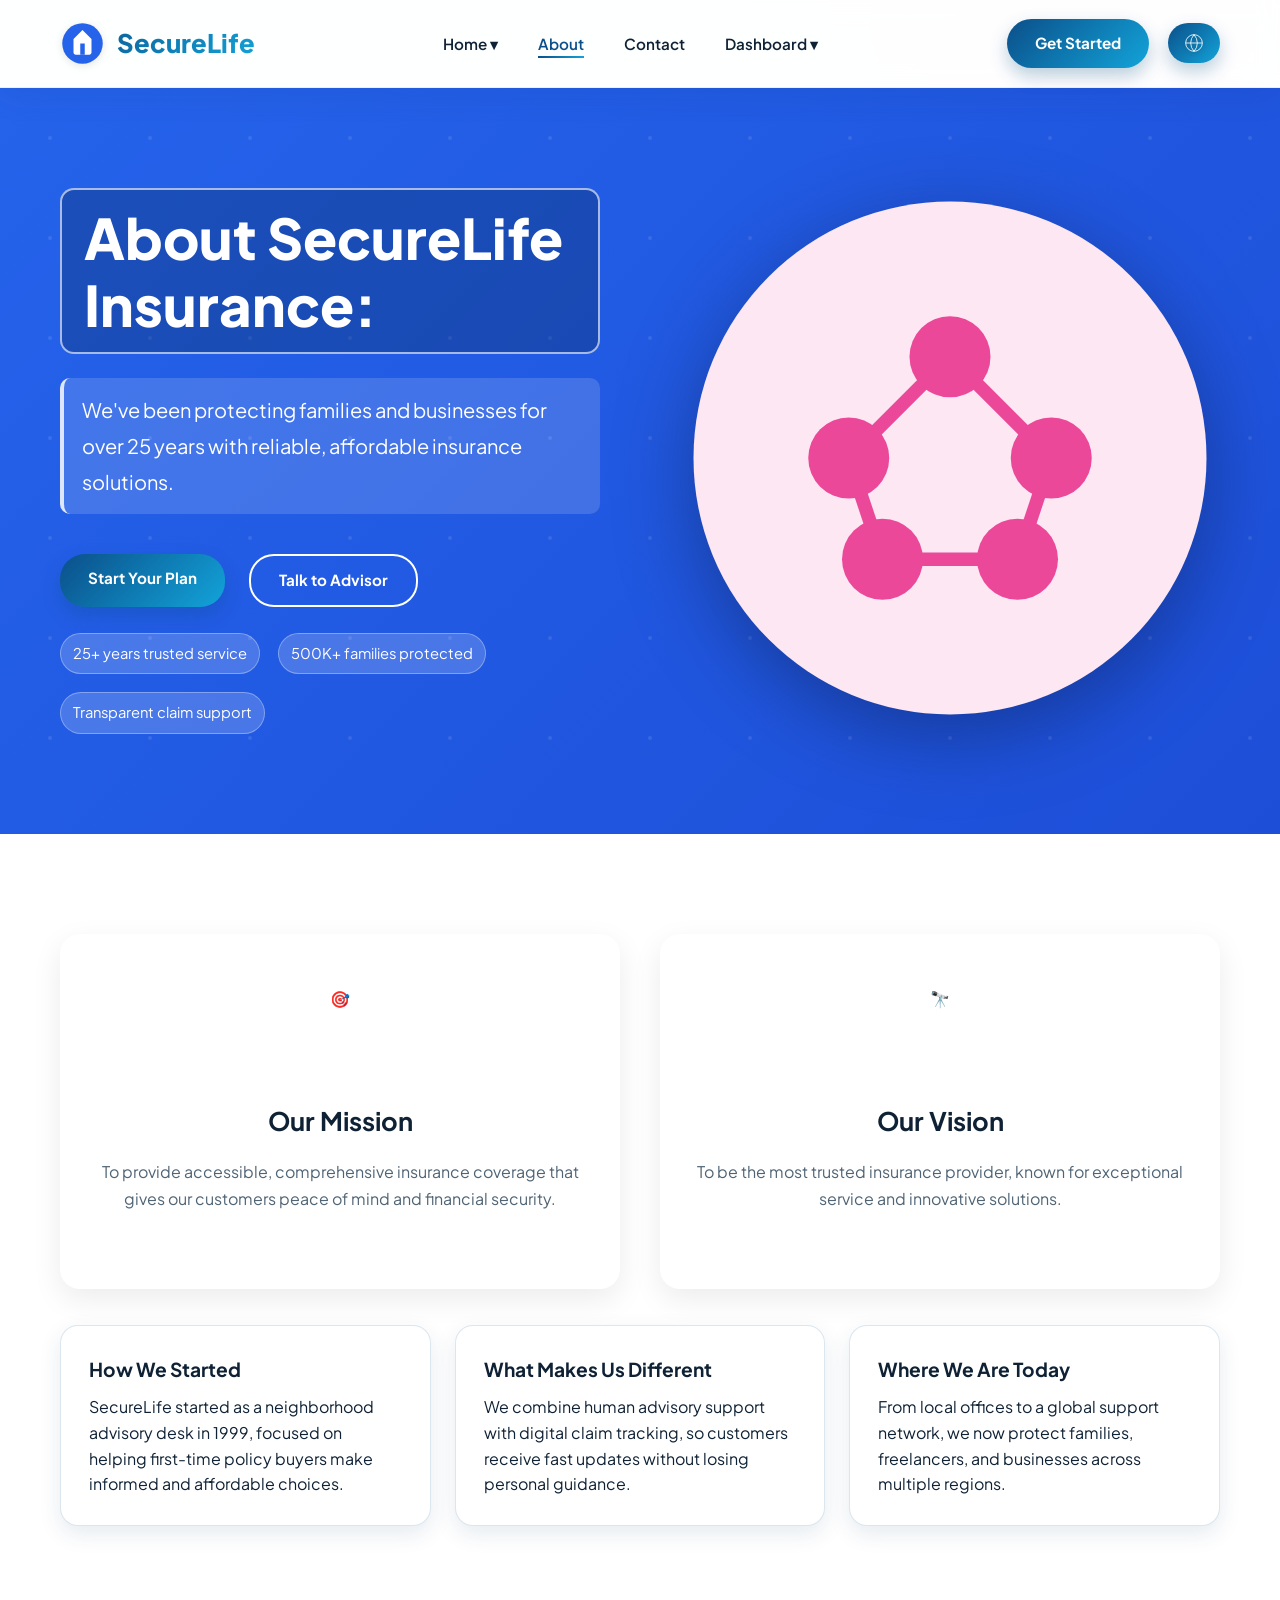
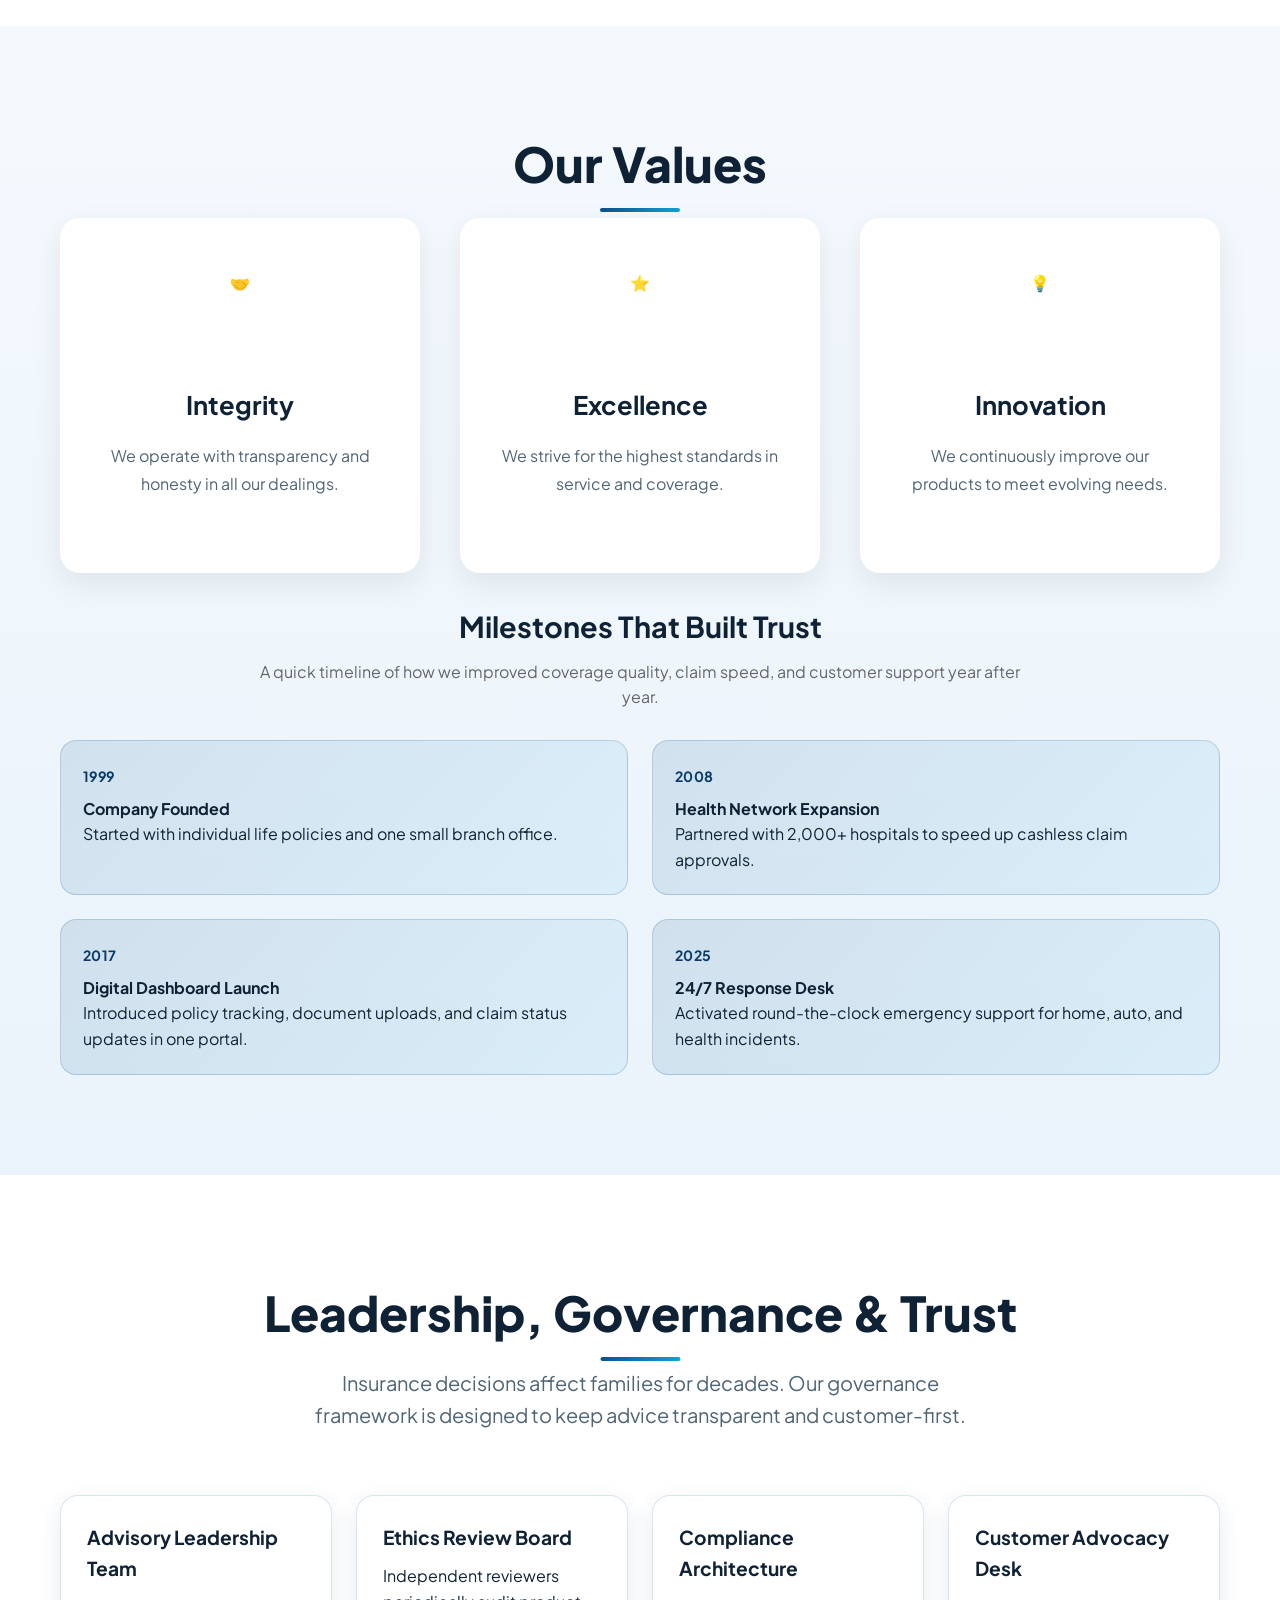
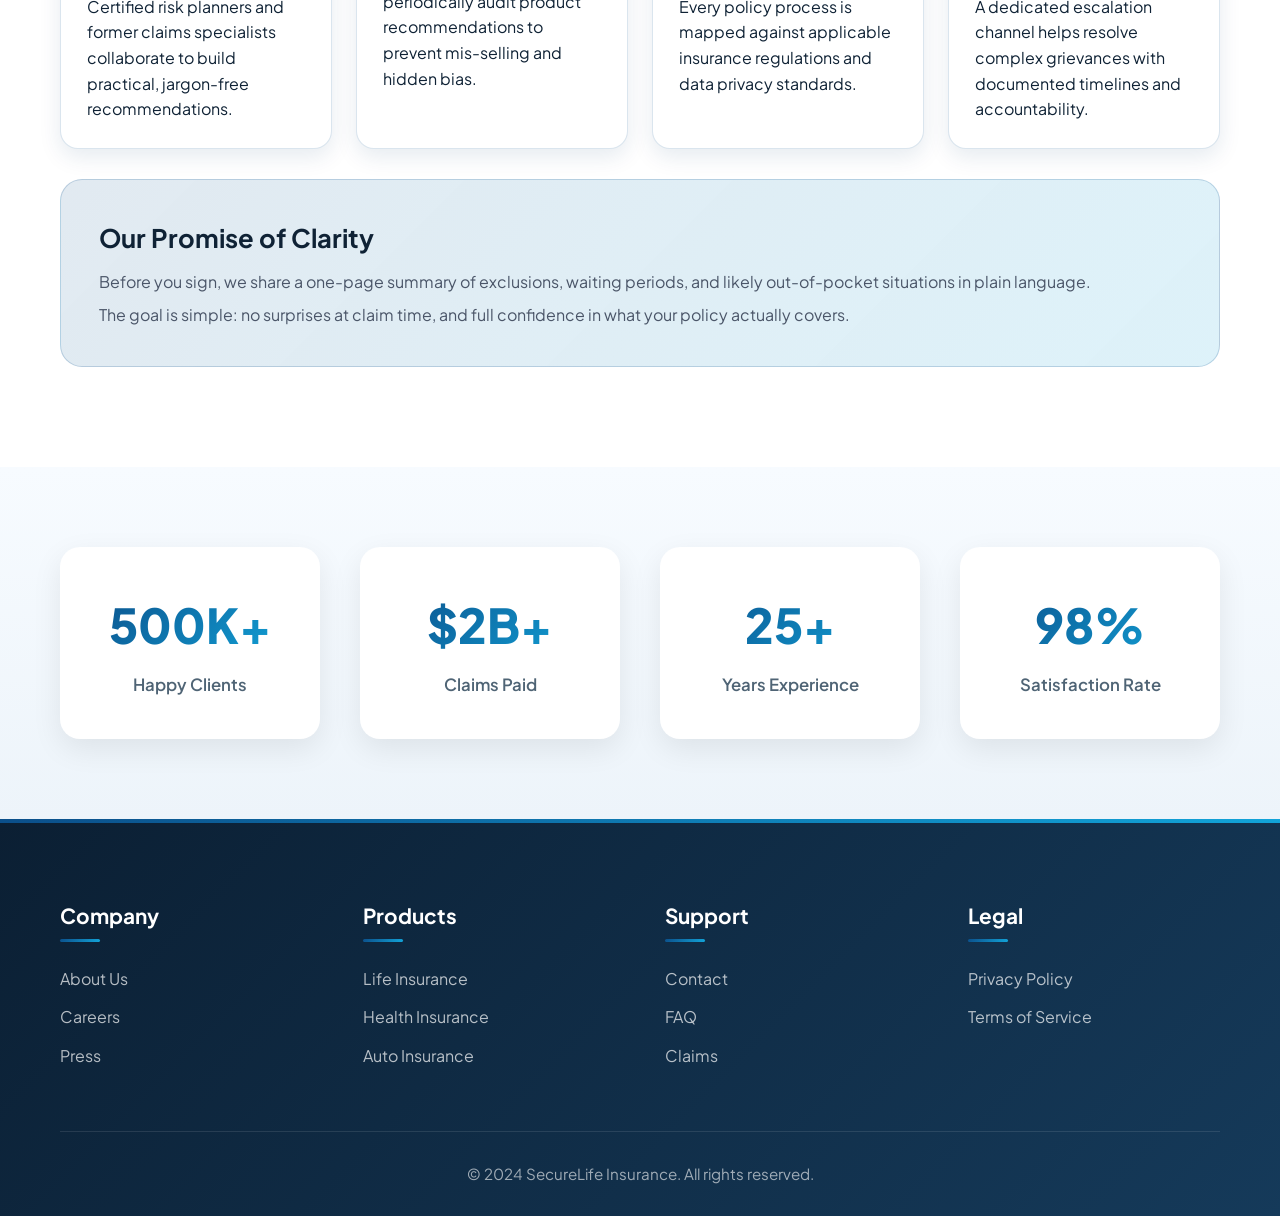
==== pages/about.html @ 38148dd9 "NEW CHANGE" ====
<!DOCTYPE html>
<html lang="en" dir="ltr">
<head>
    <meta charset="UTF-8">
    <meta name="viewport" content="width=device-width, initial-scale=1.0">
    <title>About Us - SecureLife Insurance</title>
    <link rel="stylesheet" href="../css/style.css">
</head>
<body>
    <nav class="navbar">
        <div class="container">
            <a class="nav-brand" href="../index.html" aria-label="Go to Home 1">
                <img src="../images/logo.svg" alt="SecureLife Insurance" class="logo">
                <span class="brand-name">SecureLife</span>
            </a>
            <ul class="nav-menu">
                <li class="dropdown">
                    <a href="#">Home ▾</a>
                    <ul class="dropdown-menu">
                        <li><a href="../index.html">Home 1</a></li>
                        <li><a href="home2.html">Home 2</a></li>
                    </ul>
                </li>
                <li><a href="about.html" class="active" data-translate="about">About</a></li>
                <li><a href="contact.html" data-translate="contact">Contact</a></li>
                <li class="dropdown">
                    <a href="#" data-translate="dashboard">Dashboard ▾</a>
                    <ul class="dropdown-menu">
                        <li><a href="dashboard.html">User Dashboard</a></li>
                        <li><a href="admin-dashboard.html">Admin Dashboard</a></li>
                    </ul>
                </li>
            </ul>
            <div class="nav-controls">
                <a href="get-started.html" class="btn-primary" data-translate="getStarted">Get Started</a>
                <button class="lang-toggle" id="langToggle">
                    <svg width="20" height="20" viewBox="0 0 24 24" fill="none" stroke="currentColor">
                        <circle cx="12" cy="12" r="10"></circle>
                        <line x1="2" y1="12" x2="22" y2="12"></line>
                        <path d="M12 2a15.3 15.3 0 0 1 4 10 15.3 15.3 0 0 1-4 10 15.3 15.3 0 0 1-4-10 15.3 15.3 0 0 1 4-10z"></path>
                    </svg>
                </button>
                <button class="menu-toggle" id="menuToggle">☰</button>
            </div>
        </div>
    </nav>

    <section class="hero page-hero about-hero" style="background: linear-gradient(135deg, #2563eb 0%, #1d4ed8 100%);">
        <div class="container">
            <div class="hero-content">
                <h1 data-translate="aboutTitle">About SecureLife Insurance:</h1>
                <p data-translate="aboutDesc">We've been protecting families and businesses for over 25 years with reliable, affordable insurance solutions.</p>
                <div class="hero-buttons">
                    <a href="get-started.html" class="btn-primary">Start Your Plan</a>
                    <a href="contact.html" class="btn-secondary">Talk to Advisor</a>
                </div>
                <div class="hero-highlight-list">
                    <span>25+ years trusted service</span>
                    <span>500K+ families protected</span>
                    <span>Transparent claim support</span>
                </div>
            </div>
            <div class="hero-image">
                <img src="../images/network.svg" alt="SecureLife Network">
            </div>
        </div>
    </section>

    <section class="services">
        <div class="container">
            <div class="services-grid" style="margin-bottom: 36px;">
                <div class="service-card">
                    <div class="service-icon">🎯</div>
                    <h3 data-translate="mission">Our Mission</h3>
                    <p data-translate="missionDesc">To provide accessible, comprehensive insurance coverage that gives our customers peace of mind and financial security.</p>
                </div>
                <div class="service-card">
                    <div class="service-icon">🔭</div>
                    <h3 data-translate="vision">Our Vision</h3>
                    <p data-translate="visionDesc">To be the most trusted insurance provider, known for exceptional service and innovative solutions.</p>
                </div>
            </div>

            <div class="about-story-grid">
                <div class="about-story-card">
                    <h3>How We Started</h3>
                    <p>SecureLife started as a neighborhood advisory desk in 1999, focused on helping first-time policy buyers make informed and affordable choices.</p>
                </div>
                <div class="about-story-card">
                    <h3>What Makes Us Different</h3>
                    <p>We combine human advisory support with digital claim tracking, so customers receive fast updates without losing personal guidance.</p>
                </div>
                <div class="about-story-card">
                    <h3>Where We Are Today</h3>
                    <p>From local offices to a global support network, we now protect families, freelancers, and businesses across multiple regions.</p>
                </div>
            </div>
        </div>
    </section>

    <section class="infographic">
        <div class="container">
            <h2 class="section-title" data-translate="values">Our Values</h2>
            <div class="services-grid" style="margin-bottom: 30px;">
                <div class="service-card">
                    <div class="service-icon">🤝</div>
                    <h3 data-translate="integrity">Integrity</h3>
                    <p data-translate="integrityDesc">We operate with transparency and honesty in all our dealings.</p>
                </div>
                <div class="service-card">
                    <div class="service-icon">⭐</div>
                    <h3 data-translate="excellence">Excellence</h3>
                    <p data-translate="excellenceDesc">We strive for the highest standards in service and coverage.</p>
                </div>
                <div class="service-card">
                    <div class="service-icon">💡</div>
                    <h3 data-translate="innovation">Innovation</h3>
                    <p data-translate="innovationDesc">We continuously improve our products to meet evolving needs.</p>
                </div>
            </div>

            <h3 style="text-align: center; font-size: 1.8rem; margin-bottom: 10px;">Milestones That Built Trust</h3>
            <p style="text-align: center; color: #666; max-width: 760px; margin: 0 auto 24px;">A quick timeline of how we improved coverage quality, claim speed, and customer support year after year.</p>
            <div class="about-timeline">
                <div class="timeline-item">
                    <span class="timeline-year">1999</span>
                    <h4>Company Founded</h4>
                    <p>Started with individual life policies and one small branch office.</p>
                </div>
                <div class="timeline-item">
                    <span class="timeline-year">2008</span>
                    <h4>Health Network Expansion</h4>
                    <p>Partnered with 2,000+ hospitals to speed up cashless claim approvals.</p>
                </div>
                <div class="timeline-item">
                    <span class="timeline-year">2017</span>
                    <h4>Digital Dashboard Launch</h4>
                    <p>Introduced policy tracking, document uploads, and claim status updates in one portal.</p>
                </div>
                <div class="timeline-item">
                    <span class="timeline-year">2025</span>
                    <h4>24/7 Response Desk</h4>
                    <p>Activated round-the-clock emergency support for home, auto, and health incidents.</p>
                </div>
            </div>
        </div>
    </section>

    <section class="services" style="background: white;">
        <div class="container">
            <h2 class="section-title">Leadership, Governance & Trust</h2>
            <p class="section-subtitle">Insurance decisions affect families for decades. Our governance framework is designed to keep advice transparent and customer-first.</p>

            <div class="rich-content-grid" style="margin-bottom: 30px;">
                <div class="rich-card">
                    <h3>Advisory Leadership Team</h3>
                    <p>Certified risk planners and former claims specialists collaborate to build practical, jargon-free recommendations.</p>
                </div>
                <div class="rich-card">
                    <h3>Ethics Review Board</h3>
                    <p>Independent reviewers periodically audit product recommendations to prevent mis-selling and hidden bias.</p>
                </div>
                <div class="rich-card">
                    <h3>Compliance Architecture</h3>
                    <p>Every policy process is mapped against applicable insurance regulations and data privacy standards.</p>
                </div>
                <div class="rich-card">
                    <h3>Customer Advocacy Desk</h3>
                    <p>A dedicated escalation channel helps resolve complex grievances with documented timelines and accountability.</p>
                </div>
            </div>

            <div class="highlight-band">
                <h3 style="font-size: 1.6rem; margin-bottom: 10px;">Our Promise of Clarity</h3>
                <p style="color: #4a5568; margin-bottom: 8px;">Before you sign, we share a one-page summary of exclusions, waiting periods, and likely out-of-pocket situations in plain language.</p>
                <p style="color: #4a5568;">The goal is simple: no surprises at claim time, and full confidence in what your policy actually covers.</p>
            </div>
        </div>
    </section>

    <section class="stats">
        <div class="container">
            <div class="stat-card">
                <div class="stat-number">500K+</div>
                <div class="stat-label" data-translate="statClients">Happy Clients</div>
            </div>
            <div class="stat-card">
                <div class="stat-number">$2B+</div>
                <div class="stat-label" data-translate="statClaims">Claims Paid</div>
            </div>
            <div class="stat-card">
                <div class="stat-number">25+</div>
                <div class="stat-label" data-translate="statYears">Years Experience</div>
            </div>
            <div class="stat-card">
                <div class="stat-number">98%</div>
                <div class="stat-label" data-translate="statSatisfaction">Satisfaction Rate</div>
            </div>
        </div>
    </section>

    <footer class="footer">
        <div class="container">
            <div class="footer-grid">
                <div class="footer-col">
                    <h4 data-translate="company">Company</h4>
                    <ul>
                        <li><a href="about.html" data-translate="about">About Us</a></li>
                        <li><a href="#" data-translate="careers">Careers</a></li>
                        <li><a href="#" data-translate="press">Press</a></li>
                    </ul>
                </div>
                <div class="footer-col">
                    <h4 data-translate="products">Products</h4>
                    <ul>
                        <li><a href="#" data-translate="lifeInsurance">Life Insurance</a></li>
                        <li><a href="#" data-translate="healthInsurance">Health Insurance</a></li>
                        <li><a href="#" data-translate="autoInsurance">Auto Insurance</a></li>
                    </ul>
                </div>
                <div class="footer-col">
                    <h4 data-translate="support">Support</h4>
                    <ul>
                        <li><a href="contact.html" data-translate="contact">Contact</a></li>
                        <li><a href="#" data-translate="faq">FAQ</a></li>
                        <li><a href="#" data-translate="claims">Claims</a></li>
                    </ul>
                </div>
                <div class="footer-col">
                    <h4 data-translate="legal">Legal</h4>
                    <ul>
                        <li><a href="#" data-translate="privacy">Privacy Policy</a></li>
                        <li><a href="#" data-translate="terms">Terms of Service</a></li>
                    </ul>
                </div>
            </div>
            <div class="footer-bottom">
                <p>&copy; 2024 SecureLife Insurance. <span data-translate="rights">All rights reserved.</span></p>
            </div>
        </div>
    </footer>

    <script src="../js/main.js"></script>
</body>
</html>
---- css/style.css ----
@import url('https://fonts.googleapis.com/css2?family=Plus+Jakarta+Sans:wght@400;500;600;700;800&display=swap');

* {
    margin: 0;
    padding: 0;
    box-sizing: border-box;
}

:root {
    --primary-color: #0b4f8a;
    --secondary-color: #083b67;
    --accent-color: #12a4d9;
    --text-dark: #0f2235;
    --text-light: #4f6475;
    --bg-light: #f2f7fb;
    --surface-soft: #edf4fa;
    --white: #ffffff;
    --success: #0fa968;
    --warning: #d9921e;
    --danger: #c64343;
    --shadow: 0 8px 22px rgba(8, 59, 103, 0.1);
    --shadow-lg: 0 18px 45px rgba(8, 59, 103, 0.18);
    --gradient-1: linear-gradient(135deg, #0b4f8a 0%, #12a4d9 100%);
    --gradient-2: linear-gradient(135deg, #0e3a66 0%, #0f607f 100%);
    --gradient-3: linear-gradient(135deg, #14b8a6 0%, #12a4d9 100%);
}

body {
    font-family: 'Plus Jakarta Sans', 'Segoe UI', Tahoma, sans-serif;
    line-height: 1.6;
    color: var(--text-dark);
    background:
        radial-gradient(circle at 12% -10%, rgba(18, 164, 217, 0.14), transparent 45%),
        radial-gradient(circle at 88% 0%, rgba(11, 79, 138, 0.14), transparent 42%),
        var(--white);
    overflow-x: hidden;
}

img,
svg {
    max-width: 100%;
    height: auto;
}

[dir="rtl"] {
    direction: rtl;
}

[dir="rtl"] .hero,
[dir="rtl"] .hero .container,
[dir="rtl"] .hero .hero-content,
[dir="rtl"] .hero .hero-buttons,
[dir="rtl"] .hero .hero-highlight-list {
    direction: ltr;
}

[dir="rtl"] .hero .hero-content {
    text-align: left;
}

[dir="rtl"] .step-arrow {
    transform: scaleX(-1);
}

.container {
    max-width: 1200px;
    margin: 0 auto;
    padding: 0 20px;
}

.navbar {
    background: rgba(255, 255, 255, 0.97);
    backdrop-filter: blur(10px);
    box-shadow: 0 10px 30px rgba(7, 53, 93, 0.08);
    border-bottom: 1px solid rgba(11, 79, 138, 0.08);
    position: sticky;
    top: 0;
    z-index: 1000;
    padding: 1.2rem 0;
    transition: all 0.3s ease;
}

.navbar:hover {
    box-shadow: 0 4px 30px rgba(0, 0, 0, 0.12);
}

.navbar .container {
    display: flex;
    justify-content: space-between;
    align-items: center;
}

.nav-brand {
    display: flex;
    align-items: center;
    gap: 12px;
    font-size: 1.6rem;
    font-weight: 800;
    background: var(--gradient-1);
    -webkit-background-clip: text;
    -webkit-text-fill-color: transparent;
    background-clip: text;
    text-decoration: none;
    transition: transform 0.3s ease;
}

.nav-brand:hover {
    transform: scale(1.05);
}

.logo {
    width: 45px;
    height: 45px;
    filter: drop-shadow(0 2px 4px rgba(0, 0, 0, 0.1));
}

.nav-menu {
    display: flex;
    list-style: none;
    gap: 2.5rem;
    align-items: center;
}

.nav-menu a {
    text-decoration: none;
    color: var(--text-dark);
    font-weight: 600;
    font-size: 0.95rem;
    transition: all 0.3s ease;
    position: relative;
    padding: 5px 0;
}

.nav-menu a::after {
    content: '';
    position: absolute;
    bottom: 0;
    left: 0;
    width: 0;
    height: 2px;
    background: var(--gradient-1);
    transition: width 0.3s ease;
}

.nav-menu a:hover::after,
.nav-menu a.active::after {
    width: 100%;
}

.nav-menu a:hover,
.nav-menu a.active {
    color: var(--primary-color);
}

.dropdown {
    position: relative;
}

.dropdown-menu {
    display: none;
    position: absolute;
    top: 100%;
    left: 0;
    background: var(--white);
    box-shadow: 0 10px 40px rgba(0, 0, 0, 0.15);
    border-radius: 12px;
    padding: 15px 0;
    min-width: 180px;
    z-index: 1000;
    list-style: none;
    margin-top: 10px;
    animation: fadeInDown 0.3s ease;
}

@keyframes fadeInDown {
    from {
        opacity: 0;
        transform: translateY(-10px);
    }
    to {
        opacity: 1;
        transform: translateY(0);
    }
}

.dropdown:hover .dropdown-menu {
    display: block;
}

.dropdown-menu li {
    padding: 0;
}

.dropdown-menu a {
    display: block;
    padding: 12px 25px;
    color: var(--text-dark);
    transition: all 0.3s ease;
}

.dropdown-menu a::after {
    display: none;
}

.dropdown-menu a:hover {
    background: linear-gradient(90deg, rgba(18, 164, 217, 0.14) 0%, transparent 100%);
    color: var(--primary-color);
    padding-left: 30px;
}

.nav-controls {
    display: flex;
    gap: 1.2rem;
    align-items: center;
}

.lang-toggle {
    display: flex;
    align-items: center;
    gap: 6px;
    background: var(--gradient-1);
    border: none;
    padding: 10px 16px;
    border-radius: 25px;
    cursor: pointer;
    font-weight: 700;
    color: white;
    transition: all 0.3s ease;
    box-shadow: 0 8px 18px rgba(8, 74, 127, 0.28);
}

.lang-toggle:hover {
    transform: translateY(-2px);
    box-shadow: 0 10px 22px rgba(8, 74, 127, 0.34);
}

.lang-toggle svg {
    filter: drop-shadow(0 1px 2px rgba(0, 0, 0, 0.2));
}

.menu-toggle {
    display: none;
    background: none;
    border: none;
    font-size: 1.8rem;
    cursor: pointer;
    color: var(--text-dark);
    transition: transform 0.3s ease;
}

.menu-toggle:hover {
    transform: rotate(90deg);
}

.btn-primary {
    background: var(--gradient-1);
    color: var(--white);
    padding: 12px 28px;
    border-radius: 25px;
    text-decoration: none;
    font-weight: 700;
    font-size: 0.95rem;
    transition: all 0.3s ease;
    display: inline-block;
    border: none;
    cursor: pointer;
    box-shadow: 0 8px 18px rgba(8, 74, 127, 0.28);
    position: relative;
    overflow: hidden;
}

.btn-primary::before {
    content: '';
    position: absolute;
    top: 0;
    left: -100%;
    width: 100%;
    height: 100%;
    background: linear-gradient(90deg, transparent, rgba(255, 255, 255, 0.3), transparent);
    transition: left 0.5s ease;
}

.btn-primary:hover::before {
    left: 100%;
}

.btn-primary:hover {
    transform: translateY(-3px);
    box-shadow: 0 12px 26px rgba(8, 74, 127, 0.36);
}

.btn-secondary {
    background: transparent;
    color: var(--white);
    padding: 12px 28px;
    border: 2px solid var(--white);
    border-radius: 25px;
    text-decoration: none;
    font-weight: 700;
    font-size: 0.95rem;
    transition: all 0.3s ease;
    display: inline-block;
    backdrop-filter: blur(10px);
}

.btn-secondary:hover {
    background: var(--white);
    color: var(--primary-color);
    transform: translateY(-3px);
    box-shadow: 0 6px 20px rgba(255, 255, 255, 0.3);
}

.btn-large {
    padding: 16px 40px;
    font-size: 1.1rem;
}

.hero {
    padding: 100px 0;
    background:
        radial-gradient(circle at 80% 15%, rgba(255, 255, 255, 0.16), transparent 35%),
        radial-gradient(circle at 10% 85%, rgba(255, 255, 255, 0.1), transparent 30%),
        var(--gradient-2);
    color: var(--white);
    position: relative;
    overflow: hidden;
}

.hero::before {
    content: '';
    position: absolute;
    top: 0;
    left: 0;
    right: 0;
    bottom: 0;
    background: url('data:image/svg+xml,<svg width="100" height="100" xmlns="http://www.w3.org/2000/svg"><circle cx="50" cy="50" r="2" fill="white" opacity="0.1"/></svg>');
    animation: float 20s linear infinite;
}

@keyframes float {
    from { transform: translateY(0); }
    to { transform: translateY(-100px); }
}

.hero .container {
    display: grid;
    grid-template-columns: 1fr 1fr;
    gap: 80px;
    align-items: center;
    position: relative;
    z-index: 1;
}

.hero-content h1 {
    font-size: 3.5rem;
    margin-bottom: 1.5rem;
    line-height: 1.2;
    font-weight: 800;
    animation: fadeInUp 0.8s ease;
}

@keyframes fadeInUp {
    from {
        opacity: 0;
        transform: translateY(30px);
    }
    to {
        opacity: 1;
        transform: translateY(0);
    }
}

.hero-content p {
    font-size: 1.25rem;
    margin-bottom: 2.5rem;
    opacity: 0.95;
    line-height: 1.8;
    animation: fadeInUp 0.8s ease 0.2s both;
}

.home1-hero .hero-content h1,
.home1-hero .hero-content p,
.home2-hero .hero-content h1,
.home2-hero .hero-content p {
    display: inline-block;
    width: fit-content;
}

.home1-hero .hero-content h1 {
    padding: 14px 22px;
    border: 2px solid rgba(255, 255, 255, 0.55);
    border-radius: 14px;
    background: rgba(18, 24, 58, 0.3);
    box-shadow: 0 10px 30px rgba(9, 12, 34, 0.25);
}

.home1-hero .hero-content p {
    padding: 14px 18px;
    border-left: 4px solid rgba(255, 255, 255, 0.85);
    border-radius: 10px;
    background: rgba(255, 255, 255, 0.14);
}

.home2-hero .hero-content h1 {
    padding: 14px 22px;
    border: 2px dashed rgba(255, 255, 255, 0.8);
    border-radius: 18px;
    background: rgba(4, 71, 51, 0.36);
    box-shadow: 0 12px 28px rgba(5, 63, 45, 0.35);
}

.home2-hero .hero-content p {
    padding: 14px 18px;
    border: 1.5px solid rgba(255, 255, 255, 0.45);
    border-radius: 999px;
    background: rgba(255, 255, 255, 0.16);
}

.page-hero .hero-content h1,
.page-hero .hero-content p {
    display: inline-block;
    width: fit-content;
}

.about-hero .hero-content h1 {
    padding: 14px 22px;
    border: 2px solid rgba(255, 255, 255, 0.62);
    border-radius: 14px;
    background: rgba(9, 39, 73, 0.3);
}

.about-hero .hero-content p {
    padding: 14px 18px;
    border-left: 4px solid rgba(255, 255, 255, 0.82);
    border-radius: 10px;
    background: rgba(255, 255, 255, 0.15);
}

.contact-hero .hero-content h1 {
    padding: 14px 22px;
    border: 2px dashed rgba(255, 255, 255, 0.85);
    border-radius: 18px;
    background: rgba(67, 23, 13, 0.28);
}

.contact-hero .hero-content p {
    padding: 14px 18px;
    border: 1.5px solid rgba(255, 255, 255, 0.45);
    border-radius: 16px;
    background: rgba(255, 255, 255, 0.16);
}

.quote-hero .hero-content h1 {
    padding: 14px 22px;
    border: 2px solid rgba(255, 255, 255, 0.58);
    border-radius: 14px;
    background: rgba(24, 40, 12, 0.32);
}

.quote-hero .hero-content p {
    padding: 14px 18px;
    border: 1.5px solid rgba(255, 255, 255, 0.45);
    border-radius: 12px;
    background: rgba(255, 255, 255, 0.16);
}

.user-hero .hero-content h1,
.admin-hero .hero-content h1 {
    padding: 14px 22px;
    border-radius: 14px;
}

.user-hero .hero-content h1 {
    border: 2px solid rgba(255, 255, 255, 0.65);
    background: rgba(31, 41, 112, 0.32);
}

.admin-hero .hero-content h1 {
    border: 2px solid rgba(255, 255, 255, 0.7);
    background: rgba(52, 14, 63, 0.35);
}

.user-hero .hero-content p,
.admin-hero .hero-content p {
    padding: 14px 18px;
    border-left: 4px solid rgba(255, 255, 255, 0.86);
    border-radius: 10px;
    background: rgba(255, 255, 255, 0.16);
}

.hero-highlight-list {
    display: flex;
    gap: 18px;
    flex-wrap: wrap;
    margin-top: 26px;
}

.hero-highlight-list span {
    padding: 8px 12px;
    border-radius: 999px;
    background: rgba(255, 255, 255, 0.18);
    border: 1px solid rgba(255, 255, 255, 0.32);
    font-size: 0.92rem;
}

.hero-trust-list {
    flex-wrap: wrap;
}

.featured-home-card {
    width: 100%;
}

.featured-home-stats {
    flex-wrap: wrap;
}

.table-container {
    overflow-x: auto;
    -webkit-overflow-scrolling: touch;
}

.table-container table {
    min-width: 680px;
}

@media (max-width: 1024px) {
    .container {
        padding: 0 16px;
    }

    .hero .container {
        gap: 44px;
    }

    .hero-content h1 {
        font-size: 3rem;
    }

    .featured-home-card {
        grid-template-columns: 1fr !important;
        gap: 34px !important;
        padding: 40px !important;
    }

    .home2-plan-highlight {
        transform: none !important;
    }
}

@media (max-width: 900px) {
    .nav-menu {
        gap: 1.2rem;
    }

    .nav-controls {
        gap: 0.7rem;
    }

    .nav-controls .btn-primary {
        padding: 10px 16px;
        font-size: 0.86rem;
    }

    .lang-toggle {
        padding: 9px 12px;
    }
}

.hero-buttons {
    display: flex;
    gap: 1.5rem;
    animation: fadeInUp 0.8s ease 0.4s both;
}

.hero-image {
    animation: fadeInRight 1s ease;
    position: relative;
}

@keyframes fadeInRight {
    from {
        opacity: 0;
        transform: translateX(50px);
    }
    to {
        opacity: 1;
        transform: translateX(0);
    }
}

.hero-image img {
    width: 100%;
    height: auto;
    filter: drop-shadow(0 20px 40px rgba(0, 0, 0, 0.3));
    animation: floatImage 3s ease-in-out infinite;
}

@keyframes floatImage {
    0%, 100% { transform: translateY(0); }
    50% { transform: translateY(-20px); }
}

.stats {
    padding: 80px 0;
    background: linear-gradient(180deg, #f7fbff 0%, #edf4fa 100%);
    position: relative;
}

.stats .container {
    display: grid;
    grid-template-columns: repeat(4, 1fr);
    gap: 40px;
}

.stat-card {
    text-align: center;
    padding: 40px 30px;
    background: var(--white);
    border-radius: 20px;
    box-shadow: 0 10px 30px rgba(0, 0, 0, 0.08);
    transition: all 0.4s ease;
    position: relative;
    overflow: hidden;
}

.stat-card::before {
    content: '';
    position: absolute;
    top: 0;
    left: 0;
    width: 100%;
    height: 4px;
    background: var(--gradient-1);
    transform: scaleX(0);
    transition: transform 0.4s ease;
}

.stat-card:hover::before {
    transform: scaleX(1);
}

.stat-card:hover {
    transform: translateY(-10px);
    box-shadow: 0 20px 50px rgba(0, 0, 0, 0.15);
}

.stat-icon {
    font-size: 3rem;
    margin-bottom: 15px;
    animation: bounce 2s ease-in-out infinite;
}

@keyframes bounce {
    0%, 100% { transform: translateY(0); }
    50% { transform: translateY(-10px); }
}

.stat-number {
    font-size: 3rem;
    font-weight: 800;
    background: var(--gradient-1);
    -webkit-background-clip: text;
    -webkit-text-fill-color: transparent;
    background-clip: text;
    margin-bottom: 0.5rem;
}

.stat-label {
    color: var(--text-light);
    font-size: 1.05rem;
    font-weight: 600;
}

.services {
    padding: 100px 0;
    background: var(--white);
}

.section-title {
    text-align: center;
    font-size: 3rem;
    margin-bottom: 1rem;
    color: var(--text-dark);
    font-weight: 800;
    position: relative;
    display: inline-block;
    left: 50%;
    transform: translateX(-50%);
}

.section-title::after {
    content: '';
    position: absolute;
    bottom: -10px;
    left: 50%;
    transform: translateX(-50%);
    width: 80px;
    height: 4px;
    background: var(--gradient-1);
    border-radius: 2px;
}

.section-subtitle {
    text-align: center;
    font-size: 1.25rem;
    color: var(--text-light);
    margin-bottom: 4rem;
    max-width: 700px;
    margin-left: auto;
    margin-right: auto;
}

.services-grid {
    display: grid;
    grid-template-columns: repeat(auto-fit, minmax(280px, 1fr));
    gap: 40px;
}

.cards-two-two {
    display: grid;
    grid-template-columns: repeat(2, minmax(0, 1fr));
    gap: 30px;
    align-items: stretch;
}

.cards-two-two .service-card {
    height: 100%;
    display: flex;
    flex-direction: column;
}

.cards-two-two .service-card .btn-primary,
.cards-two-two .service-card .btn-secondary,
.cards-two-two .service-card .service-link {
    margin-top: auto;
}

.service-card {
    padding: 50px 35px;
    background: var(--white);
    border-radius: 20px;
    box-shadow: 0 10px 30px rgba(0, 0, 0, 0.08);
    transition: all 0.4s cubic-bezier(0.175, 0.885, 0.32, 1.275);
    text-align: center;
    position: relative;
    overflow: hidden;
    border: 2px solid transparent;
}

.service-card::before {
    content: '';
    position: absolute;
    top: 0;
    left: 0;
    width: 100%;
    height: 100%;
    background: var(--gradient-1);
    opacity: 0;
    transition: opacity 0.4s ease;
    z-index: 0;
}

.service-card:hover::before {
    opacity: 0.05;
}

.service-card:hover {
    transform: translateY(-15px) scale(1.02);
    box-shadow: 0 20px 55px rgba(8, 74, 127, 0.24);
    border-color: rgba(11, 79, 138, 0.32);
}

.service-card > * {
    position: relative;
    z-index: 1;
}

.service-icon {
    width: 90px;
    height: 90px;
    margin: 0 auto 25px;
    transition: transform 0.4s ease;
}

.service-card:hover .service-icon {
    transform: scale(1.1) rotate(5deg);
}

.service-icon img {
    width: 100%;
    height: 100%;
    filter: drop-shadow(0 4px 8px rgba(0, 0, 0, 0.1));
}

.service-card h3 {
    font-size: 1.6rem;
    margin-bottom: 1rem;
    color: var(--text-dark);
    font-weight: 700;
}

.service-card p {
    color: var(--text-light);
    margin-bottom: 1.5rem;
    line-height: 1.7;
    font-size: 1rem;
}

.service-link {
    color: var(--primary-color);
    text-decoration: none;
    font-weight: 700;
    transition: all 0.3s ease;
    display: inline-flex;
    align-items: center;
    gap: 5px;
}

.service-link:hover {
    gap: 10px;
    color: var(--secondary-color);
}

.infographic {
    padding: 100px 0;
    background: linear-gradient(180deg, #f4f9fd 0%, #eaf3fb 100%);
    position: relative;
}

.process-steps {
    display: flex;
    justify-content: center;
    align-items: center;
    gap: 30px;
    flex-wrap: wrap;
}

.step {
    flex: 1;
    min-width: 280px;
    max-width: 320px;
    padding: 50px 35px;
    background: var(--white);
    border-radius: 20px;
    box-shadow: 0 10px 30px rgba(0, 0, 0, 0.08);
    text-align: center;
    position: relative;
    transition: all 0.4s ease;
}

.step:hover {
    transform: translateY(-10px);
    box-shadow: 0 18px 42px rgba(8, 74, 127, 0.2);
}

.step-number {
    position: absolute;
    top: -25px;
    left: 50%;
    transform: translateX(-50%);
    width: 50px;
    height: 50px;
    background: var(--gradient-1);
    color: var(--white);
    border-radius: 50%;
    display: flex;
    align-items: center;
    justify-content: center;
    font-weight: 800;
    font-size: 1.4rem;
    box-shadow: 0 8px 18px rgba(8, 74, 127, 0.32);
}

.step-icon {
    font-size: 4rem;
    margin-bottom: 1.5rem;
    animation: bounce 2s ease-in-out infinite;
}

.step h3 {
    font-size: 1.5rem;
    margin-bottom: 1rem;
    color: var(--text-dark);
    font-weight: 700;
}

.step p {
    color: var(--text-light);
    line-height: 1.7;
}

.step-arrow {
    font-size: 2.5rem;
    color: var(--primary-color);
    font-weight: bold;
    animation: pulse 2s ease-in-out infinite;
}

@keyframes pulse {
    0%, 100% { opacity: 1; transform: scale(1); }
    50% { opacity: 0.7; transform: scale(1.1); }
}

.cta {
    padding: 100px 0;
    background: var(--gradient-2);
    color: var(--white);
    text-align: center;
    position: relative;
    overflow: hidden;
}

.cta::before {
    content: '';
    position: absolute;
    top: -50%;
    left: -50%;
    width: 200%;
    height: 200%;
    background: radial-gradient(circle, rgba(255, 255, 255, 0.1) 1px, transparent 1px);
    background-size: 50px 50px;
    animation: rotate 30s linear infinite;
}

@keyframes rotate {
    from { transform: rotate(0deg); }
    to { transform: rotate(360deg); }
}

.cta > * {
    position: relative;
    z-index: 1;
}

.cta h2 {
    font-size: 3rem;
    margin-bottom: 1.5rem;
    font-weight: 800;
}

.cta p {
    font-size: 1.3rem;
    margin-bottom: 2.5rem;
    opacity: 0.95;
    max-width: 700px;
    margin-left: auto;
    margin-right: auto;
}

.footer {
    background: linear-gradient(135deg, #0b1f33 0%, #153a5a 100%);
    color: var(--white);
    padding: 80px 0 30px;
    position: relative;
}

.footer::before {
    content: '';
    position: absolute;
    top: 0;
    left: 0;
    right: 0;
    height: 4px;
    background: var(--gradient-1);
}

.footer-grid {
    display: grid;
    grid-template-columns: repeat(auto-fit, minmax(200px, 1fr));
    gap: 50px;
    margin-bottom: 50px;
}

.footer-col h4 {
    margin-bottom: 1.5rem;
    font-size: 1.3rem;
    font-weight: 700;
    position: relative;
    padding-bottom: 10px;
}

.footer-col h4::after {
    content: '';
    position: absolute;
    bottom: 0;
    left: 0;
    width: 40px;
    height: 3px;
    background: var(--gradient-1);
    border-radius: 2px;
}

.footer-col ul {
    list-style: none;
}

.footer-col ul li {
    margin-bottom: 0.8rem;
}

.footer-col a {
    color: rgba(255, 255, 255, 0.7);
    text-decoration: none;
    transition: all 0.3s ease;
    display: inline-block;
}

.footer-col a:hover {
    color: var(--white);
    transform: translateX(5px);
}

.footer-bottom {
    text-align: center;
    padding-top: 30px;
    border-top: 1px solid rgba(255, 255, 255, 0.1);
    color: rgba(255, 255, 255, 0.6);
    font-size: 0.95rem;
}

.form-group {
    margin-bottom: 1.8rem;
}

.form-group label {
    display: block;
    margin-bottom: 0.7rem;
    font-weight: 700;
    color: var(--text-dark);
    font-size: 0.95rem;
}

.form-group input,
.form-group textarea,
.form-group select {
    width: 100%;
    padding: 14px 18px;
    border: 2px solid #e5e7eb;
    border-radius: 12px;
    font-size: 1rem;
    transition: all 0.3s ease;
    background: var(--white);
    font-family: inherit;
}

.form-group input:focus,
.form-group textarea:focus,
.form-group select:focus {
    outline: none;
    border-color: var(--primary-color);
    box-shadow: 0 0 0 4px rgba(11, 79, 138, 0.15);
    transform: translateY(-2px);
}

.form-group textarea {
    resize: vertical;
    min-height: 140px;
}

.about-story-grid,
.contact-highlights {
    display: grid;
    grid-template-columns: repeat(3, minmax(0, 1fr));
    gap: 24px;
}

.about-story-card,
.contact-highlight,
.contact-panel {
    background: var(--white);
    border-radius: 18px;
    padding: 28px;
    box-shadow: var(--shadow);
    border: 1px solid rgba(11, 79, 138, 0.14);
}

.about-story-card h3,
.contact-highlight h3,
.contact-panel h3 {
    margin-bottom: 10px;
    font-size: 1.2rem;
}

.about-timeline {
    display: grid;
    grid-template-columns: repeat(2, minmax(0, 1fr));
    gap: 24px;
    margin-top: 30px;
}

.timeline-item {
    background: linear-gradient(135deg, rgba(11, 79, 138, 0.12) 0%, rgba(18, 164, 217, 0.08) 100%);
    border-radius: 16px;
    padding: 22px;
    border: 1px solid rgba(11, 79, 138, 0.2);
}

.timeline-year {
    display: inline-block;
    margin-bottom: 8px;
    font-size: 0.88rem;
    font-weight: 700;
    letter-spacing: 0.03em;
    color: var(--secondary-color);
}

.contact-layout {
    display: grid;
    grid-template-columns: 1fr 1fr;
    gap: 36px;
    align-items: start;
}

.contact-panel ul {
    list-style: none;
    display: flex;
    flex-direction: column;
    gap: 12px;
    margin-top: 14px;
}

.contact-panel li {
    padding: 10px 14px;
    border-radius: 12px;
    background: var(--bg-light);
    color: var(--text-light);
}

.dashboard-section-anchor {
    scroll-margin-top: 110px;
}

.rich-content-grid {
    display: grid;
    grid-template-columns: repeat(auto-fit, minmax(250px, 1fr));
    gap: 24px;
}

.rich-card {
    background: var(--white);
    border: 1px solid rgba(11, 79, 138, 0.15);
    border-radius: 18px;
    padding: 26px;
    box-shadow: var(--shadow);
}

.rich-card h3 {
    margin-bottom: 10px;
    font-size: 1.2rem;
}

.rich-list {
    list-style: none;
    margin-top: 14px;
    display: flex;
    flex-direction: column;
    gap: 10px;
}

.rich-list li {
    background: var(--bg-light);
    border-radius: 10px;
    padding: 10px 12px;
    color: var(--text-light);
}

.highlight-band {
    border-radius: 22px;
    padding: 38px;
    background: linear-gradient(135deg, rgba(11, 79, 138, 0.12) 0%, rgba(18, 164, 217, 0.14) 100%);
    border: 1px solid rgba(11, 79, 138, 0.2);
}

@media (max-width: 768px) {
    .nav-menu {
        display: none;
        position: absolute;
        top: 100%;
        left: 0;
        right: 0;
        background: rgba(255, 255, 255, 0.98);
        backdrop-filter: blur(10px);
        flex-direction: column;
        padding: 30px;
        box-shadow: 0 10px 30px rgba(0, 0, 0, 0.15);
        border-radius: 0 0 20px 20px;
    }

    .nav-menu.active {
        display: flex;
    }

    .nav-menu .dropdown-menu {
        position: static;
        display: block;
        box-shadow: none;
        border-radius: 0;
        background: transparent;
        padding: 8px 0;
        margin-top: 4px;
        min-width: 0;
        animation: none;
    }

    .nav-menu .dropdown-menu a {
        padding: 8px 0 8px 16px;
    }

    .nav-menu .dropdown-menu a:hover {
        padding-left: 16px;
    }

    .menu-toggle {
        display: block;
    }

    .navbar .container {
        gap: 10px;
    }

    .nav-brand {
        font-size: 1.3rem;
        gap: 8px;
    }

    .logo {
        width: 38px;
        height: 38px;
    }

    .nav-controls {
        gap: 0.45rem;
    }

    .nav-controls .btn-primary {
        padding: 9px 12px;
        font-size: 0.78rem;
    }

    .lang-toggle {
        padding: 8px 10px;
    }

    .hero .container {
        grid-template-columns: 1fr;
        gap: 40px;
    }

    .hero-content h1 {
        font-size: 2.5rem;
    }

    .hero-content p {
        font-size: 1.1rem;
    }

    .home1-hero .hero-content h1,
    .home2-hero .hero-content h1,
    .page-hero .hero-content h1,
    .home1-hero .hero-content p,
    .home2-hero .hero-content p,
    .page-hero .hero-content p {
        width: 100%;
    }

    .home2-hero .hero-content p {
        border-radius: 14px;
    }

    .hero-highlight-list {
        flex-direction: column;
        gap: 10px;
    }

    .stats .container {
        grid-template-columns: repeat(2, 1fr);
        gap: 20px;
    }

    .step-arrow {
        display: none;
    }

    .hero-buttons {
        flex-direction: column;
    }

    .hero-buttons .btn-primary,
    .hero-buttons .btn-secondary {
        width: 100%;
        text-align: center;
    }

    .hero-trust-list {
        gap: 14px;
    }

    .featured-home-stats {
        gap: 14px !important;
    }

    .featured-home-stats > div {
        min-width: 130px;
    }

    .home2-hero-metrics {
        grid-template-columns: repeat(3, minmax(0, 1fr)) !important;
        max-width: 100% !important;
    }

    .quote-form-card,
    .coverage-calculator-card {
        padding: 28px !important;
    }

    .home2-plans-grid {
        grid-template-columns: 1fr !important;
    }

    .home2-plan-highlight {
        transform: none !important;
    }

    .section-title {
        font-size: 2.2rem;
    }

    .cta h2 {
        font-size: 2.2rem;
    }

    .about-story-grid,
    .contact-highlights,
    .about-timeline,
    .contact-layout {
        grid-template-columns: 1fr;
    }

    .highlight-band {
        padding: 24px;
    }

    .cards-two-two {
        grid-template-columns: 1fr;
    }
}

@media (max-width: 576px) {
    .container {
        padding: 0 12px;
    }

    .hero {
        padding: 72px 0;
    }

    .hero-content h1 {
        font-size: 2.1rem;
    }

    .section-title {
        font-size: 1.9rem;
    }

    .stats .container {
        grid-template-columns: 1fr;
    }

    .service-card,
    .contact-panel,
    .about-story-card,
    .rich-card {
        padding: 22px;
    }

    .table-container table {
        min-width: 560px;
    }

    .home2-hero-metrics {
        grid-template-columns: 1fr !important;
        gap: 12px !important;
    }

    .featured-home-card {
        padding: 24px !important;
        border-radius: 18px !important;
    }

    .featured-home-stats > div {
        min-width: 100%;
    }

    .nav-controls .btn-primary {
        display: none;
    }
}
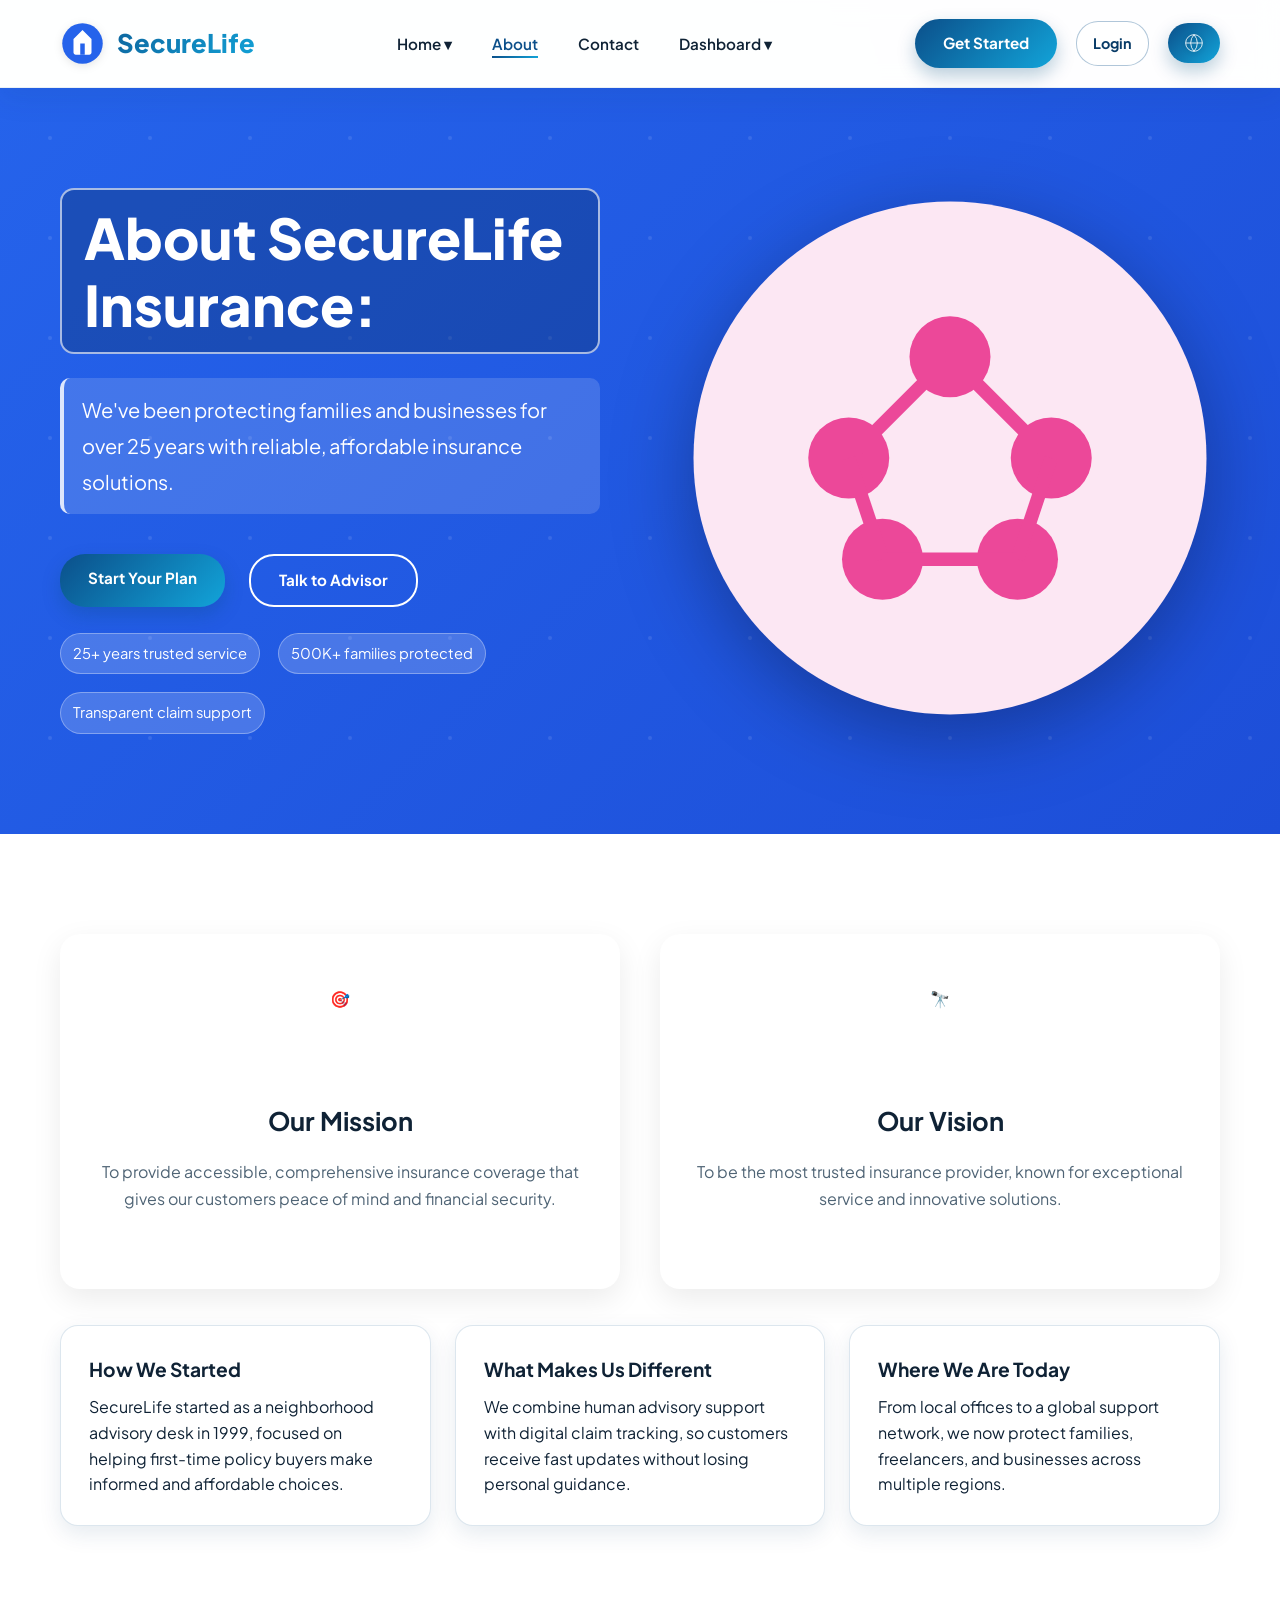
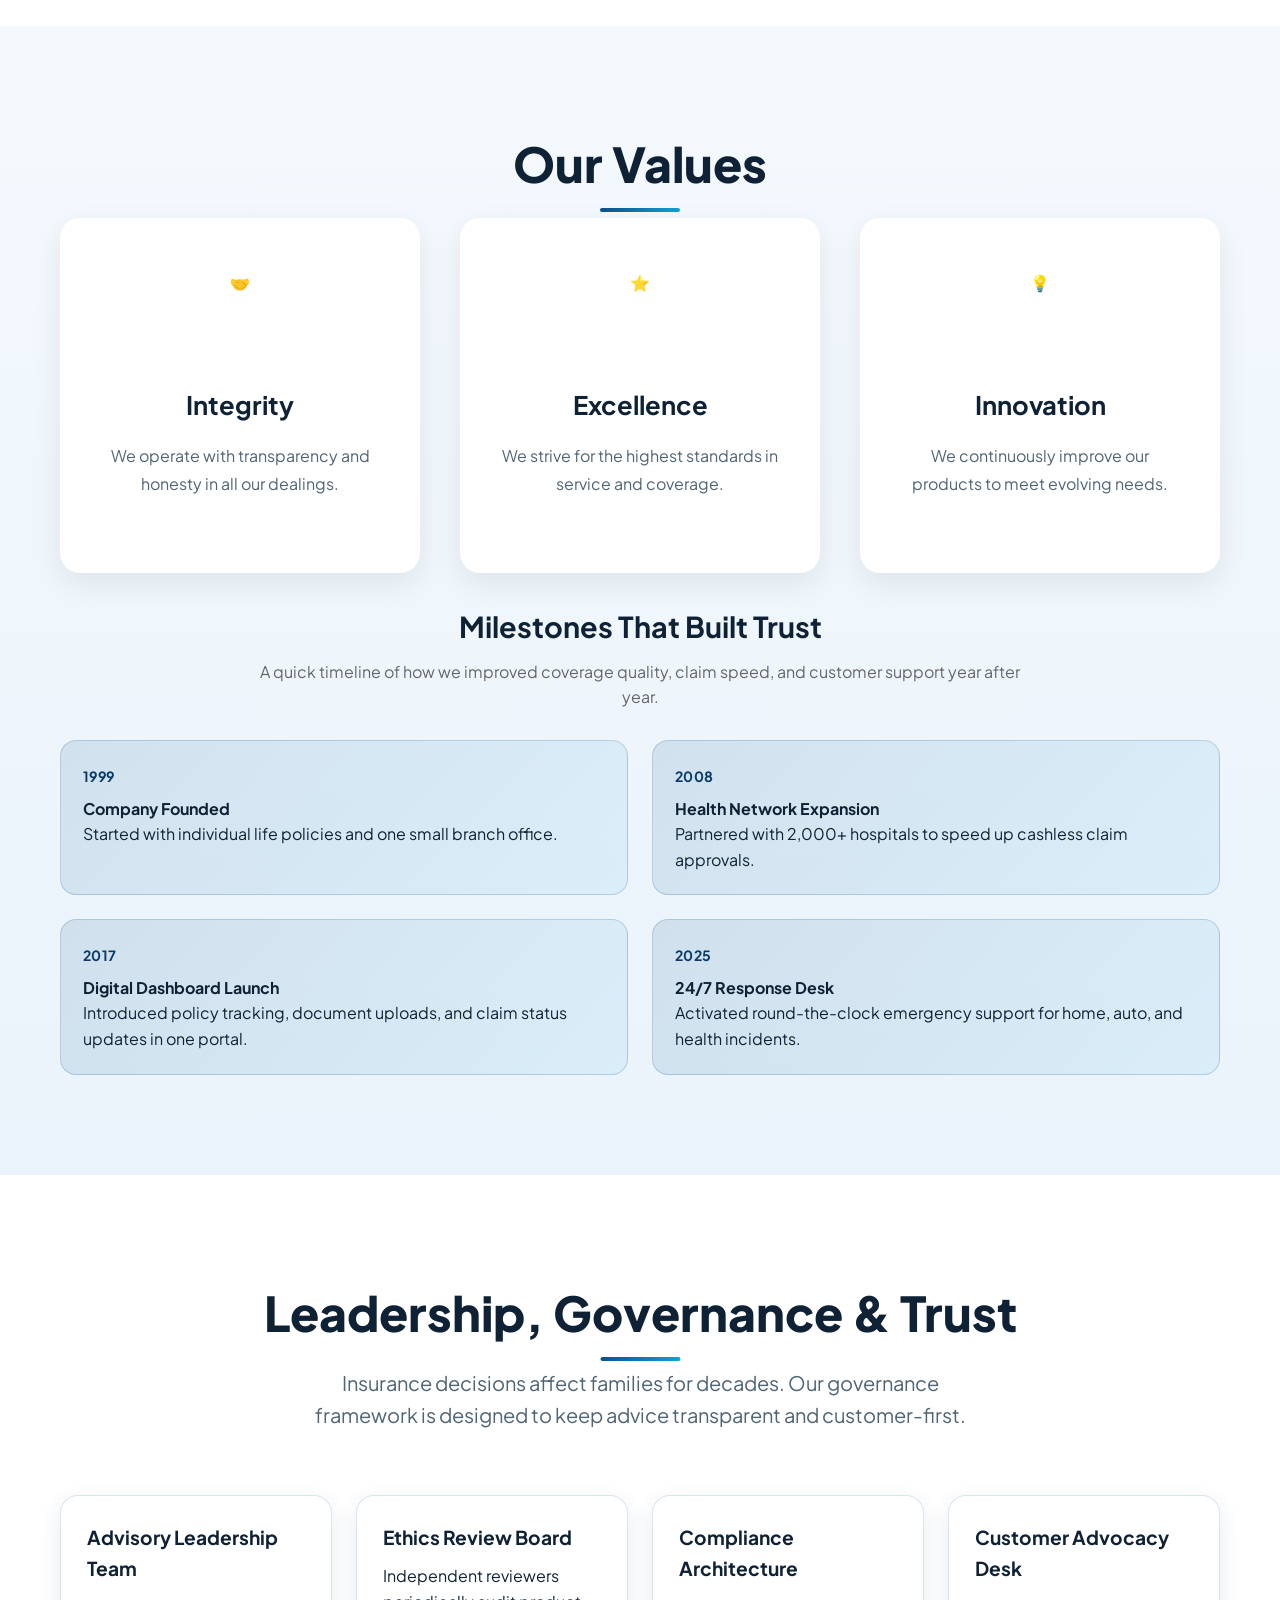
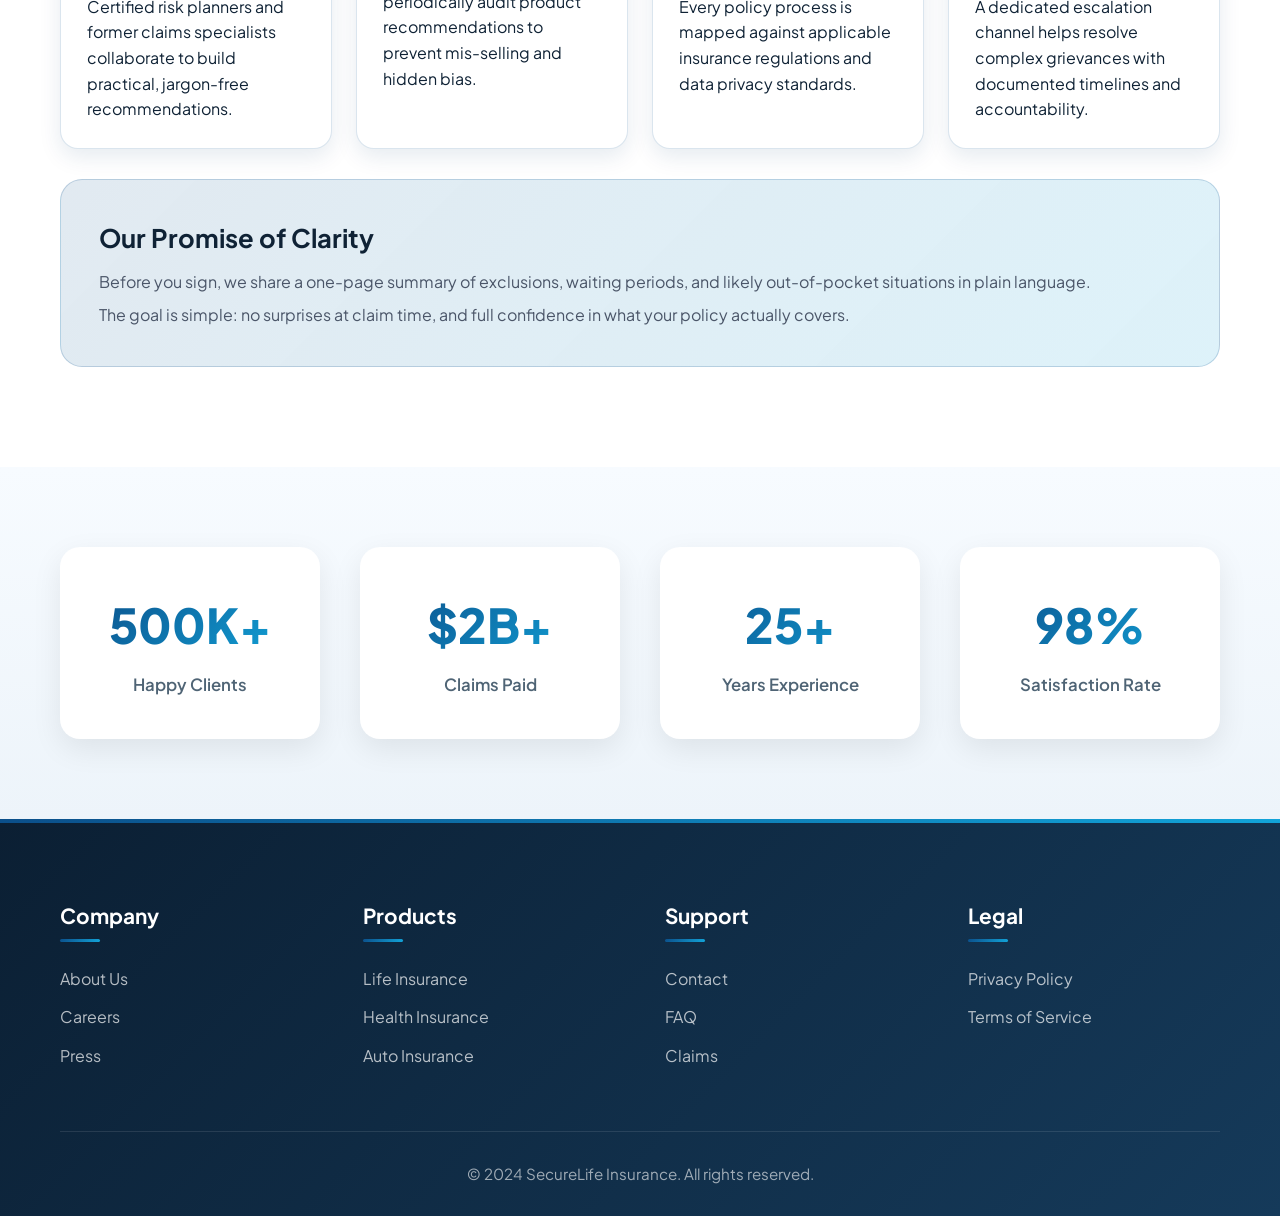
==== commit 28aaf45d: "new changes added" ====
--- a/pages/about.html
+++ b/pages/about.html
@@ -30,9 +30,12 @@
                         <li><a href="admin-dashboard.html">Admin Dashboard</a></li>
                     </ul>
                 </li>
+                <li class="nav-mobile-only"><a href="login.html" data-translate="login">Login</a></li>
+                <li class="nav-mobile-only"><a href="get-started.html" data-translate="getStarted">Get Started</a></li>
             </ul>
             <div class="nav-controls">
                 <a href="get-started.html" class="btn-primary" data-translate="getStarted">Get Started</a>
+                <a href="login.html" class="btn-auth btn-login" data-translate="login">Login</a>
                 <button class="lang-toggle" id="langToggle">
                     <svg width="20" height="20" viewBox="0 0 24 24" fill="none" stroke="currentColor">
                         <circle cx="12" cy="12" r="10"></circle>
--- a/css/style.css
+++ b/css/style.css
@@ -152,6 +152,10 @@
     color: var(--primary-color);
 }
 
+.nav-mobile-only {
+    display: none;
+}
+
 .dropdown {
     position: relative;
 }
@@ -214,6 +218,39 @@
     align-items: center;
 }
 
+.btn-auth {
+    text-decoration: none;
+    font-weight: 700;
+    font-size: 0.9rem;
+    padding: 10px 16px;
+    border-radius: 22px;
+    transition: all 0.3s ease;
+    white-space: nowrap;
+}
+
+.btn-login {
+    color: var(--secondary-color);
+    border: 1.5px solid rgba(11, 79, 138, 0.32);
+    background: rgba(255, 255, 255, 0.92);
+}
+
+.btn-login:hover {
+    transform: translateY(-2px);
+    border-color: var(--primary-color);
+    background: rgba(18, 164, 217, 0.1);
+}
+
+.btn-signup {
+    background: var(--gradient-1);
+    color: var(--white);
+    box-shadow: 0 4px 12px rgba(8, 74, 127, 0.2);
+}
+
+.btn-signup:hover {
+    transform: translateY(-2px);
+    box-shadow: 0 6px 15px rgba(8, 74, 127, 0.3);
+}
+
 .lang-toggle {
     display: flex;
     align-items: center;
@@ -526,15 +563,97 @@
 
 @media (max-width: 1024px) {
     .container {
-        padding: 0 16px;
+        padding: 0 15px;
+    }
+
+    .nav-brand .brand-name {
+        font-size: 1.3rem;
+    }
+
+    .logo {
+        width: 35px;
+        height: 35px;
+    }
+
+    .nav-menu {
+        display: none;
+        position: absolute;
+        top: 100%;
+        left: 0;
+        width: 100%;
+        background: var(--white);
+        flex-direction: column;
+        padding: 20px;
+        box-shadow: 0 10px 30px rgba(0,0,0,0.1);
+        gap: 1rem;
+        z-index: 1001;
+    }
+
+    .nav-menu.active {
+        display: flex;
+    }
+
+    .nav-mobile-only {
+        display: block;
+        width: 100%;
+        border-top: 1px solid #eee;
+        padding-top: 10px;
+    }
+
+    .menu-toggle {
+        display: block;
+        font-size: 1.5rem;
+    }
+
+    /* Keep buttons visible but smaller */
+    .nav-get-started {
+        display: inline-block !important;
+        padding: 8px 15px !important;
+        font-size: 0.8rem !important;
+    }
+
+    .btn-auth {
+        display: inline-block !important;
+        padding: 7px 12px !important;
+        font-size: 0.75rem !important;
+    }
+
+    .lang-toggle {
+        padding: 7px 10px !important;
+    }
+
+    .nav-controls {
+        gap: 8px !important;
     }
 
     .hero .container {
-        gap: 44px;
+        grid-template-columns: 1fr;
+        text-align: center;
+        gap: 40px;
+    }
+
+    .hero-content {
+        display: flex;
+        flex-direction: column;
+        align-items: center;
+    }
+
+    .hero-buttons {
+        justify-content: center;
+        flex-wrap: wrap;
+    }
+
+    .hero-highlight-list {
+        justify-content: center;
     }
 
     .hero-content h1 {
-        font-size: 3rem;
+        font-size: 2.8rem;
+    }
+
+    .stats .container {
+        grid-template-columns: repeat(2, 1fr);
+        gap: 20px;
     }
 
     .featured-home-card {
@@ -548,22 +667,54 @@
     }
 }
 
-@media (max-width: 900px) {
-    .nav-menu {
-        gap: 1.2rem;
-    }
-
+@media (max-width: 768px) {
+    .nav-brand .brand-name {
+        font-size: 1.1rem;
+    }
+
+    .nav-get-started {
+        display: none !important; /* Hide Get Started bit on very small screens to keep Login visible */
+    }
+
+    .btn-auth {
+        display: inline-block !important;
+        padding: 5px 10px !important;
+        font-size: 0.7rem !important;
+    }
+
+    .lang-toggle {
+        padding: 5px 8px !important;
+    }
+
+    .hero-content h1 {
+        font-size: 2.2rem;
+    }
+
+    .stat-number {
+        font-size: 2rem;
+    }
+}
+
+@media (max-width: 480px) {
+    .navbar .container {
+        padding: 0 10px;
+    }
+
+    .nav-brand .brand-name {
+        font-size: 0.95rem;
+    }
+    
     .nav-controls {
-        gap: 0.7rem;
-    }
-
-    .nav-controls .btn-primary {
-        padding: 10px 16px;
-        font-size: 0.86rem;
-    }
-
-    .lang-toggle {
-        padding: 9px 12px;
+        gap: 5px !important;
+    }
+    
+    .btn-auth {
+        padding: 4px 8px !important;
+        font-size: 0.65rem !important;
+    }
+
+    .hero-content h1 {
+        font-size: 1.8rem;
     }
 }
 
